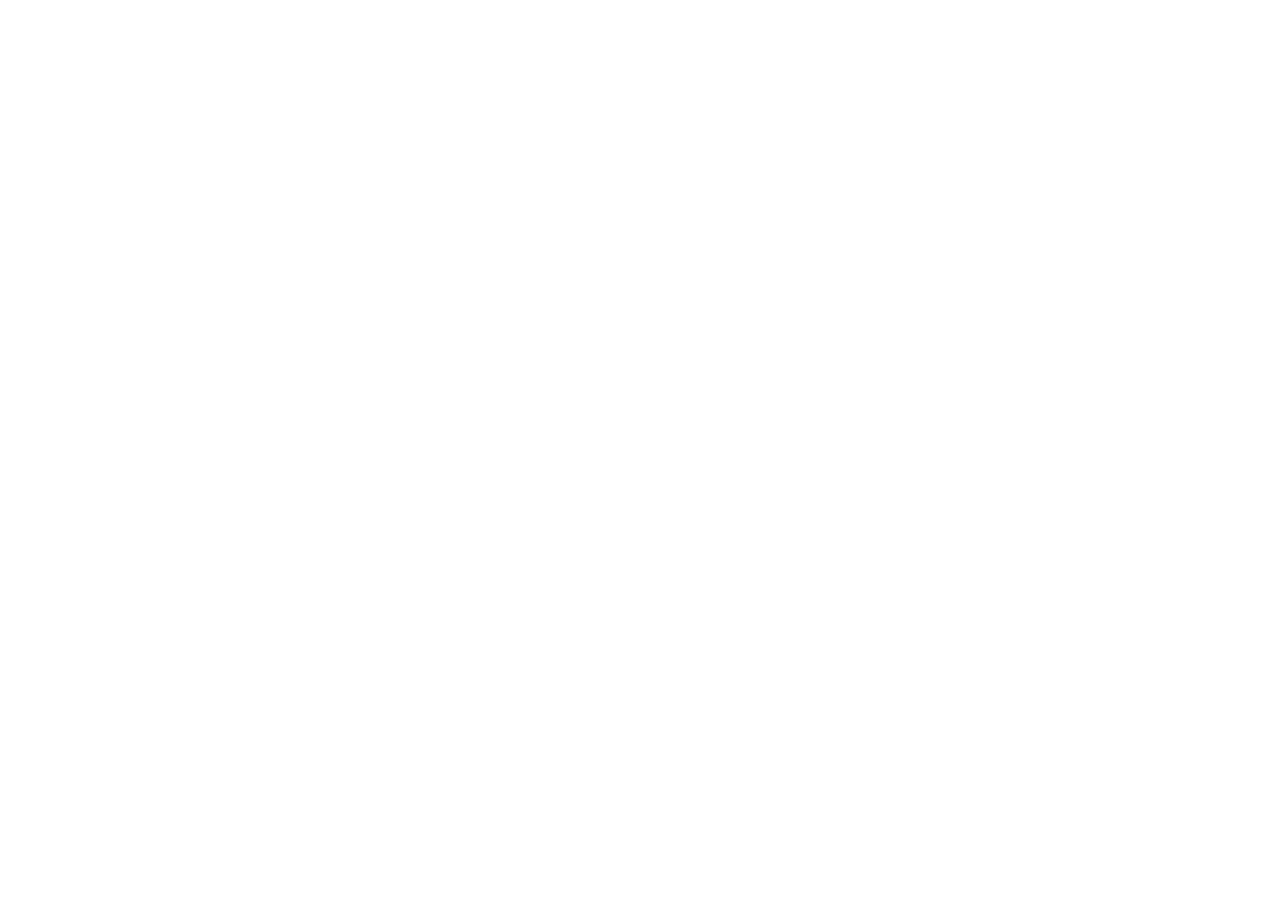
==== index.html @ 8d891a4c "Criação do arquivo HTML" ====
<!DOCTYPE html>
<html lang="en">

<head>
    <meta charset="UTF-8">
    <meta name="viewport" content="width=device-width, initial-scale=1.0">
    <title>Portfólio</title>
</head>

<body>

</body>

</html>
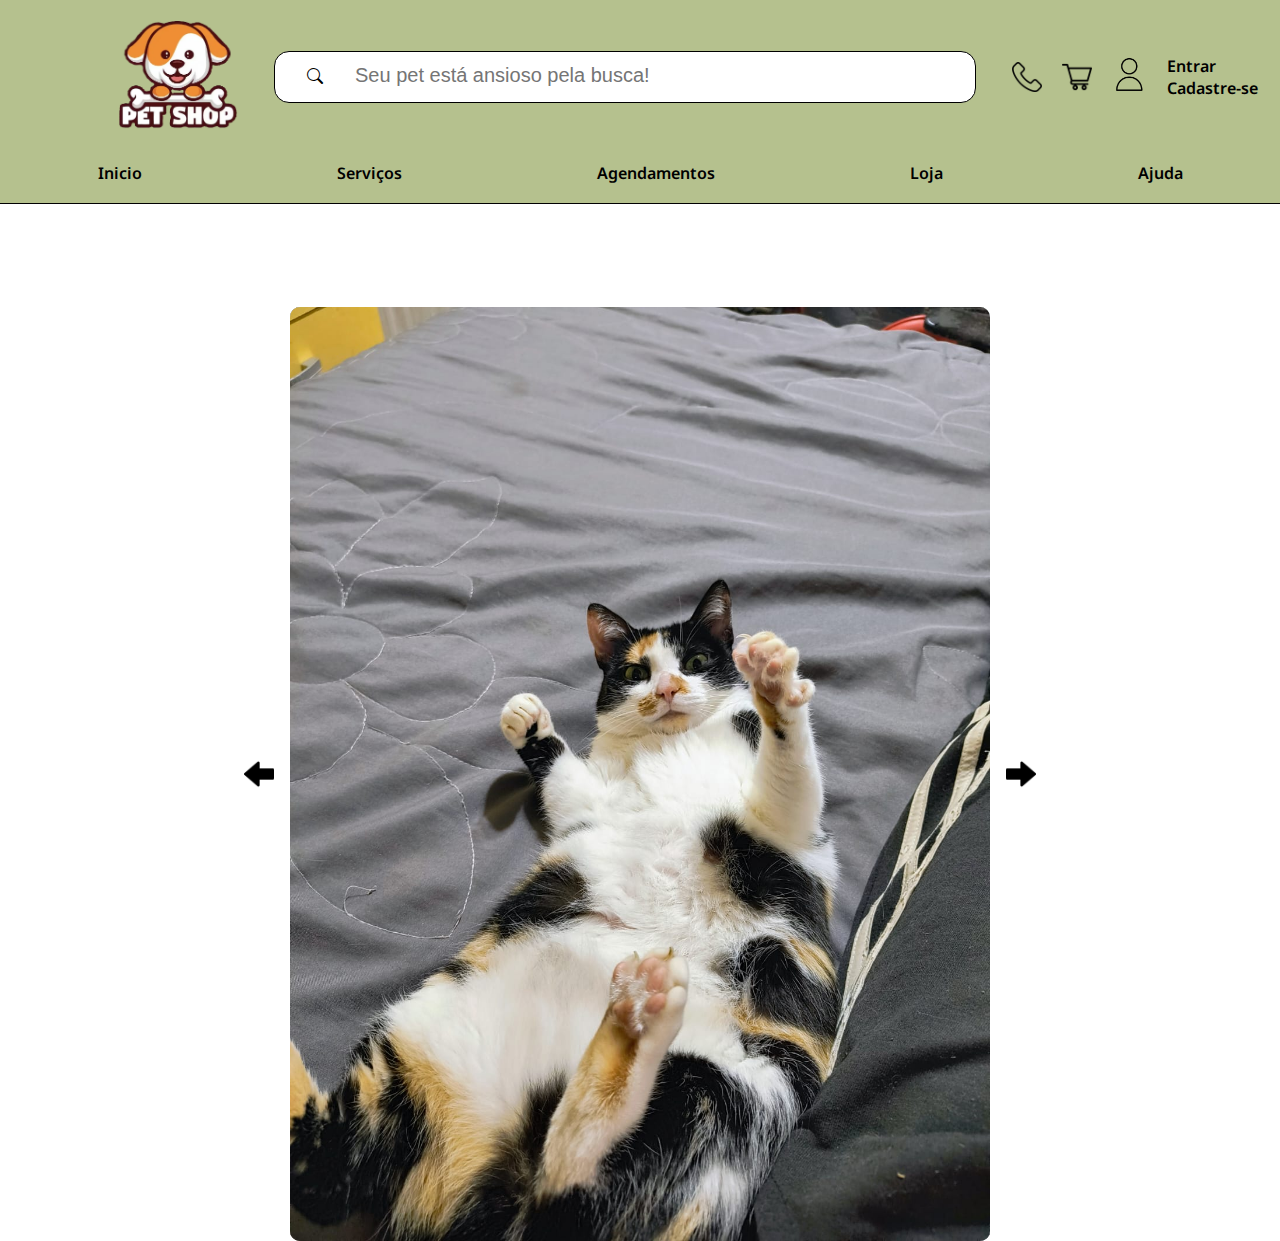
==== commit 93545e12: "headerOkCarroselOk" ====
--- a/index.html
+++ b/index.html
@@ -1,14 +1,83 @@
 <!DOCTYPE html>
-<html lang="en">
+<html lang="pt-br">
 
 <head>
     <meta charset="UTF-8">
     <meta name="viewport" content="width=device-width, initial-scale=1.0">
-    <title>Portfólio</title>
+    <!-- Link de conexão com a biblioteca de icones do bootstrap-->
+    <link rel="stylesheet" href="https://cdn.jsdelivr.net/npm/bootstrap-icons@1.11.3/font/bootstrap-icons.min.css">
+    <!-- Link de conexão com o style.css-->
+    <link rel="stylesheet" href="style.css">
+    <!-- Icone da aba superior da pag-->
+    <link rel="shortcut icon" href="img/cachorroIconeSite.png" type="image/x-icon">
+    <title>Pet Shop</title>
 </head>
 
 <body>
-
+    <header><!-- Cabeçalho-->
+        <div class="logoBarraIcones"><!-- Logo, barra e icones-->
+            <div class="logoImagem"><!-- Logo da pagina-->
+                <a href="index.html"><img src="img/logoPetShop.png" alt="logoSite"></a>
+            </div>
+            <div class="buscaBox"><!-- Barra de pesquisa (Não está funcional, apenas visual)-->
+                <div class="lupaBusca"><!-- Icone de lupa-->
+                    <i class="bi bi-search"></i>
+                </div>
+                <div class="inputBusca"><!-- Caixa de texto-->
+                    <input type="text" name="" placeholder="Seu pet está ansioso pela busca!" width="100px">
+                </div>
+            </div>
+            <div class="telCarPerf">
+                <div class="telefone"><!-- Icone de telefone-->
+                    <a href=""><img src="img/iconeTelefone.png" alt="iconeTelefone"></a>
+                </div>
+                <div class="carrinhoCompras"><!-- Icone do carrinho de compras-->
+                    <a href=""><img src="img/carrinhoCompras.png" alt="iconeCarrinhoCompras"></a>
+                </div>
+                <div class="juntaTextoIcone">
+                    <div class="iconePerfil"><!-- Icone do perfil-->
+                        <a href=""><img src="img/perfilIcone.png" alt="Iconeperfil"></a>
+                    </div>
+                    <div class="textoPerfil"><!-- Texto do perfil-->
+                        <a href="">
+                            <p>Entrar<br>Cadastre-se</p>
+                        </a>
+                    </div>
+                </div>
+            </div>
+        </div>
+        <div class="menuOpcoes"><!-- Menu de opções-->
+            <a href="index.html">
+                <p>Inicio</p>
+            </a>
+            <a href="">
+                <p>Serviços</p>
+            </a>
+            <a href="">
+                <p>Agendamentos</p>
+            </a>
+            <a href="">
+                <p>Loja</p>
+            </a>
+            <a href="">
+                <p>Ajuda</p>
+            </a>
+        </div>
+        <hr color="black" size="0.5">
+    </header>
+    <div class="sliderPrincipal"><!-- Carrosel da pagina inicial-->
+        <!-- Botão de voltar-->
+        <button id="botaoAnterior"><img src="img/setaAnterior.png" alt="botaoAnterior"></button>
+        <div class="sliderImagem"><!-- Imagens do carrosel-->
+            <img src="img/gato1.jpg" alt="gato1" class="slide on">
+            <img src="img/gato2.jpg" alt="gato2" class="slide on">
+            <img src="img/gato3.jpg" alt="gato3" class="slide on">
+            <img src="img/gato4.jpg" alt="gato4" class="slide on">
+        </div>
+        <!-- Botão de proximo-->
+        <button id="botaoProximo"><img src="img/setaProximo.png" alt="botaoProximo"></button>
+    </div>
+    <script src="script.js"></script>
 </body>
 
 </html>--- a/style.css
+++ b/style.css
@@ -0,0 +1,222 @@
+@import url('https://fonts.googleapis.com/css2?family=Nerko+One&family=Noto+Sans:ital,wght@0,100..900;1,100..900&family=Roboto+Condensed:ital,wght@0,100..900;1,100..900&family=Roboto+Mono:ital,wght@0,100..700;1,100..700&display=swap');
+
+/* Pagina*/
+* {
+    margin: 0;
+    padding: 0;
+}
+
+/* Paleta de cores*/
+:root {
+    --verde-color: #B5C18E;
+    --marromEscuro-color: #914F1E;
+    --marromMedio-color: #DEAC80;
+    --marromClaro-color: #F7DCB9;
+    --fonte-primaria: "Noto Sans", sans-serif;
+}
+
+/* Logo, barra e icones*/
+.logoBarraIcones {
+    display: flex;
+    background-color: var(--verde-color);
+    width: 100%;
+    align-items: center;
+    justify-content: space-around;
+}
+
+/* Logo da pagina*/
+.logoImagem img {
+    width: 120px;
+    height: 109px;
+    padding-top: 20px;
+    padding-left: 100px;
+    padding-bottom: 20px;
+}
+
+/* Barra de pesquisa*/
+.buscaBox {
+    background-color: white;
+    width: 700px;
+    height: 1%;
+    overflow: hidden;
+    display: flex;
+    border-radius: 15px;
+    border: 1px solid;
+}
+
+.buscaBox .lupaBusca,
+.buscaBox .btnFecha {
+    min-width: 80px;
+    height: 50px;
+    display: flex;
+    align-items: center;
+    justify-content: center;
+    cursor: pointer;
+}
+
+.buscaBox .inputBusca i {
+    font-size: 35px;
+}
+
+.inputBusca {
+    width: 400px;
+}
+
+.buscaBox .inputBusca {
+    left: 80px;
+    line-height: 50px;
+}
+
+.buscaBox .inputBusca input {
+    border: 0;
+    outline: 0;
+    font-size: 20px;
+    width: 130%;
+    background-color: white;
+}
+
+/* Todos icones*/
+.telCarPerf {
+    display: flex;
+    align-items: center;
+}
+
+.telCarPerf img {
+    padding-right: 20px;
+}
+
+/* Telefone*/
+.telefone img {
+    display: flex;
+    align-items: center;
+    width: 30px;
+    height: 30px;
+}
+
+.telefone a {
+    color: black;
+}
+
+/* Carrinho de compras*/
+.carrinhoCompras img {
+    display: flex;
+    align-items: center;
+    width: 30px;
+    height: 30px;
+}
+
+.carrinhoCompras a {
+    color: black;
+}
+
+/* Icone perfil*/
+.iconePerfil a {
+    color: black;
+}
+
+.iconePerfil {
+    display: flex;
+    align-items: center;
+}
+
+.iconePerfil img {
+    width: 35px;
+    height: 35px;
+}
+
+.textoPerfil {
+    display: flex;
+    align-items: center;
+    height: 50px;
+    width: 100px;
+    font-family: var(--fonte-primaria);
+    font-size: medium;
+    font-weight: 600;
+}
+
+.textoPerfil :hover {
+    color: var(--marromEscuro-color);
+    transform: scale(1.07);
+    transition: 0.3s;
+}
+
+.textoPerfil a {
+    text-decoration: none;
+    color: black;
+}
+
+.juntaTextoIcone {
+    display: flex;
+    height: 50px;
+    width: 150px;
+}
+
+/* Menu de opções*/
+.menuOpcoes {
+    display: flex;
+    background-color: var(--verde-color);
+    width: 100%;
+    align-items: center;
+    justify-content: space-around;
+    height: 40px;
+    padding-bottom: 10px;
+}
+
+.menuOpcoes a {
+    text-decoration: none;
+    color: black;
+    font-family: var(--fonte-primaria);
+    font-size: medium;
+    font-weight: 600;
+}
+
+.menuOpcoes a:hover {
+    color: var(--marromEscuro-color);
+    text-decoration: overline solid 2px;
+}
+
+/* Carrosel da pagina principal*/
+.sliderPrincipal {
+    display: flex;
+    width: 100%;
+    min-height: 100vh;
+    align-items: center;
+    justify-content: center;
+    gap: 1rem;
+    padding-top: 120px;
+}
+
+.sliderImagem {
+    position: relative;
+    display: flex;
+    align-items: center;
+    justify-content: center;
+    width: 700px;
+}
+
+.slide {
+    opacity: 0;
+    transition: opacity .2s;
+    position: absolute;
+    width: 100%;
+    border-radius: 10px;
+}
+
+.on {
+    opacity: 1;
+}
+
+#botaoAnterior,
+#botaoProximo {
+    width: 30px;
+    height: 30px;
+    border: none;
+    background-color: transparent;
+    cursor: pointer;
+}
+
+#botaoAnterior img,
+#botaoProximo img {
+    width: 100%;
+    height: 100%;
+}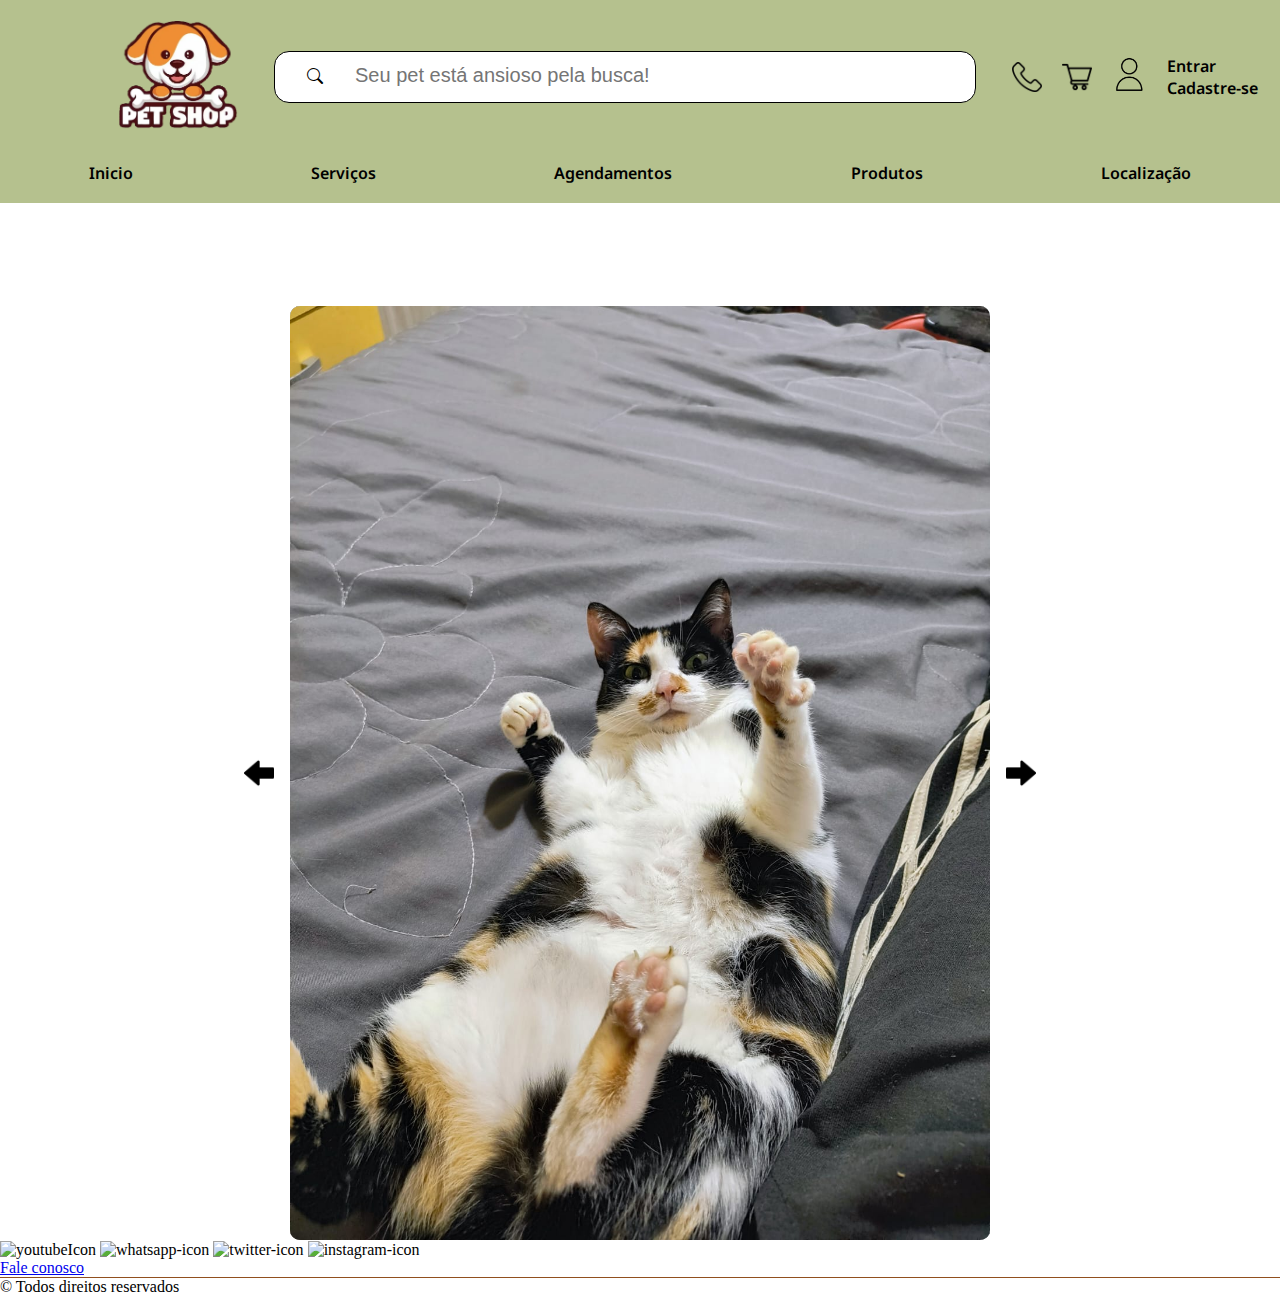
==== commit 545d0203: "atualizandoLoginCadastro" ====
--- a/index.html
+++ b/index.html
@@ -36,48 +36,71 @@
                 </div>
                 <div class="juntaTextoIcone">
                     <div class="iconePerfil"><!-- Icone do perfil-->
-                        <a href=""><img src="img/perfilIcone.png" alt="Iconeperfil"></a>
+                        <a href="pag/loginCadastroUsuario/index.html"><img src="img/perfilIcone.png" alt="Iconeperfil"></a>
                     </div>
                     <div class="textoPerfil"><!-- Texto do perfil-->
-                        <a href="">
+                        <a href="pag/loginCadastroUsuario/index.html">
                             <p>Entrar<br>Cadastre-se</p>
                         </a>
                     </div>
                 </div>
             </div>
         </div>
-        <div class="menuOpcoes"><!-- Menu de opções-->
+        <nav class="menuOpcoes"><!-- Menu de opções-->
             <a href="index.html">
                 <p>Inicio</p>
             </a>
-            <a href="">
+            <a href="pag/servicosGeral/index.html">
                 <p>Serviços</p>
             </a>
             <a href="">
                 <p>Agendamentos</p>
             </a>
             <a href="">
-                <p>Loja</p>
+                <p>Produtos</p>
             </a>
             <a href="">
-                <p>Ajuda</p>
+                <p>Localização</p>
             </a>
+            </ul>
+        </nav>
+    </header><!-- Fim do cabeçalho-->
+    <main><!-- Corpo da pagina-->
+        <div class="sliderPrincipal"><!-- Carrosel da pagina inicial-->
+            <!-- Botão de voltar-->
+            <button id="botaoAnterior"><img src="img/setaAnterior.png" alt="botaoAnterior"></button>
+            <div class="sliderImagem"><!-- Imagens do carrosel-->
+                <img src="img/gato1.jpg" alt="gato1" class="slide on">
+                <img src="img/gato2.jpg" alt="gato2" class="slide on">
+                <img src="img/gato3.jpg" alt="gato3" class="slide on">
+                <img src="img/gato4.jpg" alt="gato4" class="slide on">
+            </div>
+            <!-- Botão de proximo-->
+            <button id="botaoProximo"><img src="img/setaProximo.png" alt="botaoProximo"></button>
         </div>
-        <hr color="black" size="0.5">
-    </header>
-    <div class="sliderPrincipal"><!-- Carrosel da pagina inicial-->
-        <!-- Botão de voltar-->
-        <button id="botaoAnterior"><img src="img/setaAnterior.png" alt="botaoAnterior"></button>
-        <div class="sliderImagem"><!-- Imagens do carrosel-->
-            <img src="img/gato1.jpg" alt="gato1" class="slide on">
-            <img src="img/gato2.jpg" alt="gato2" class="slide on">
-            <img src="img/gato3.jpg" alt="gato3" class="slide on">
-            <img src="img/gato4.jpg" alt="gato4" class="slide on">
+        <div><!-- -->
+            
         </div>
-        <!-- Botão de proximo-->
-        <button id="botaoProximo"><img src="img/setaProximo.png" alt="botaoProximo"></button>
-    </div>
-    <script src="script.js"></script>
+    </main><!-- Fim do corpo da pagina-->
+    <footer><!-- Parte de baixo do pagina-->
+        <br>
+        <div class="footerPrincipal">
+            <img src="img/youtubeEntretenimento.png" alt="youtubeIcon">
+            <img src="img/whatsappRedeSocial.png" alt="whatsapp-icon">
+            <img src="img/twitterRedeSocial.png" alt="twitter-icon">
+            <img src="img/instagramRedeSocial.png" alt="instagram-icon">
+            <div class="faleConosco">
+                <a href="#">
+                    <p>Fale conosco</p>
+                </a>
+            </div>
+            <hr color="#914F1E" size="1">
+            <div class="direitosReservadosFooter">
+                <p>© Todos direitos reservados</p>
+            </div>
+        </div>
+    </footer><!-- Fim da parte de baixo do pagina-->
+    <script src="script.js"></script><!-- Conexão com o script.js-->
 </body>
 
 </html>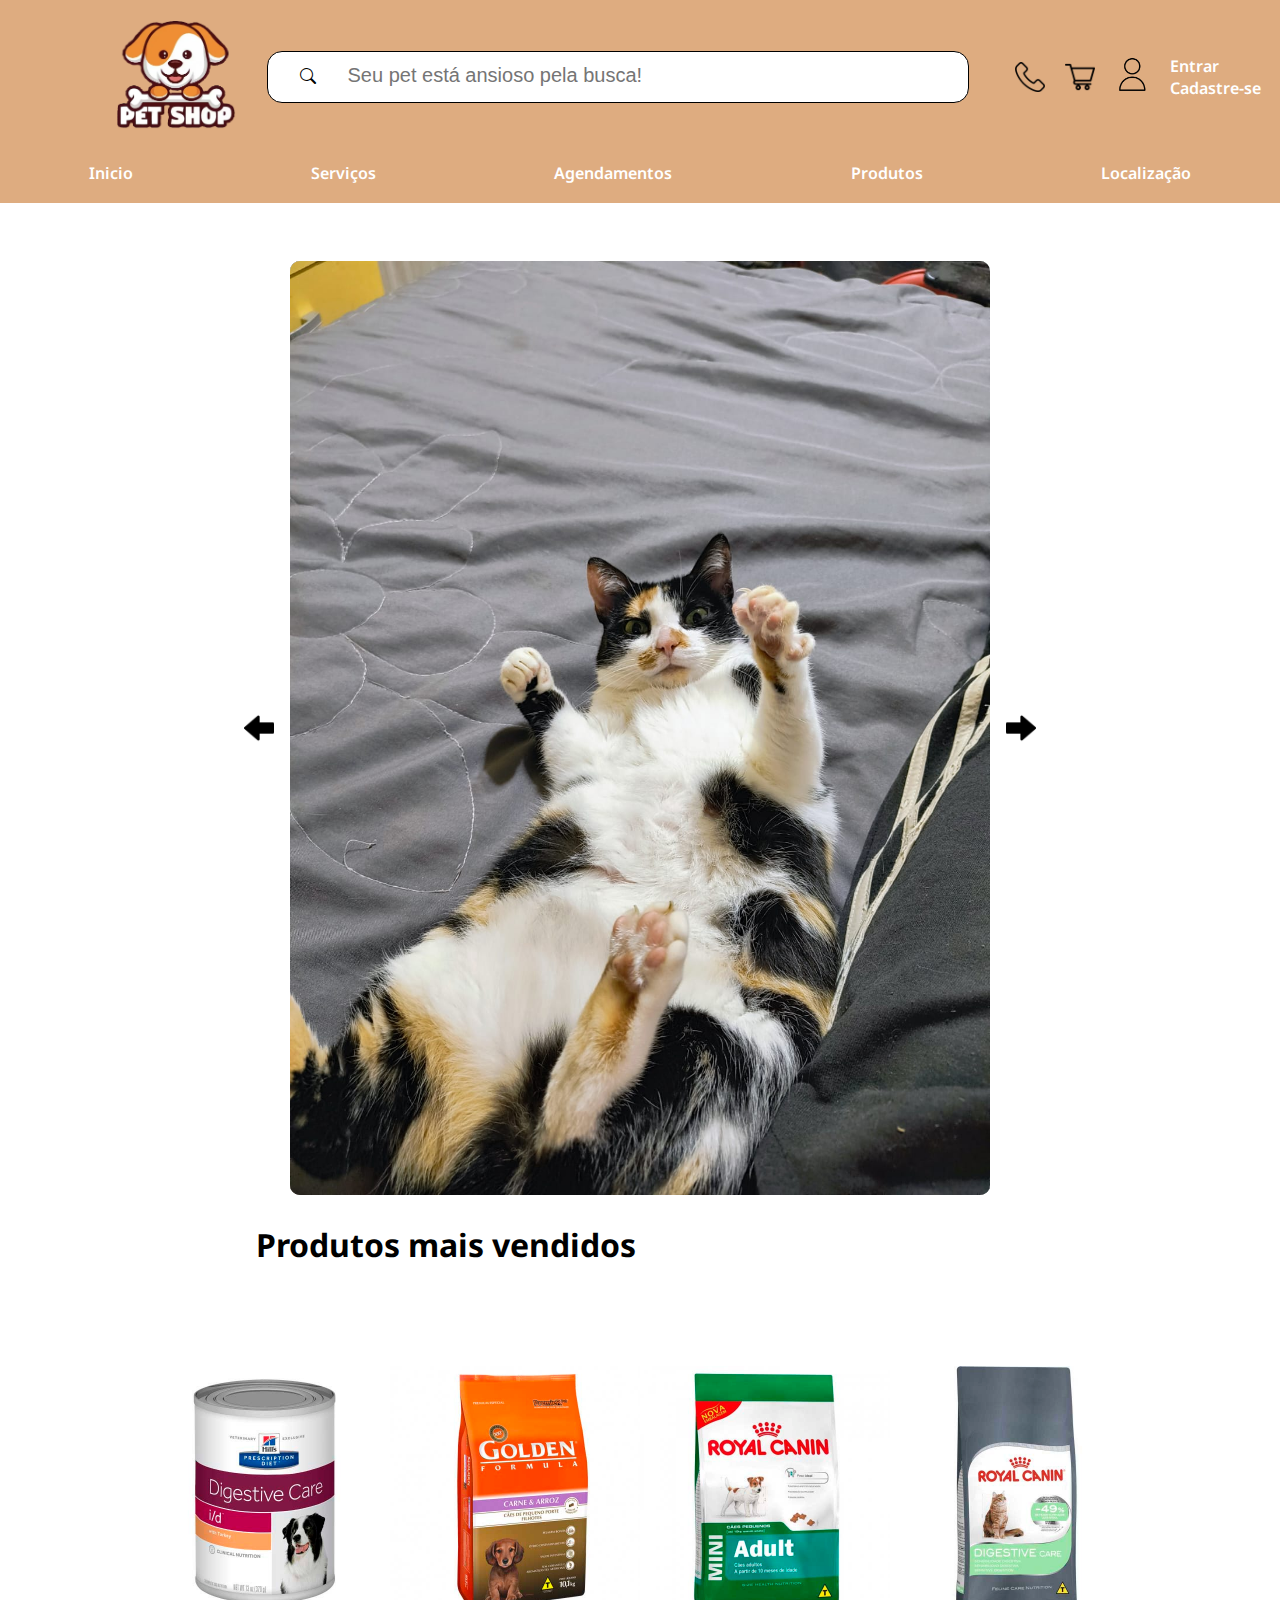
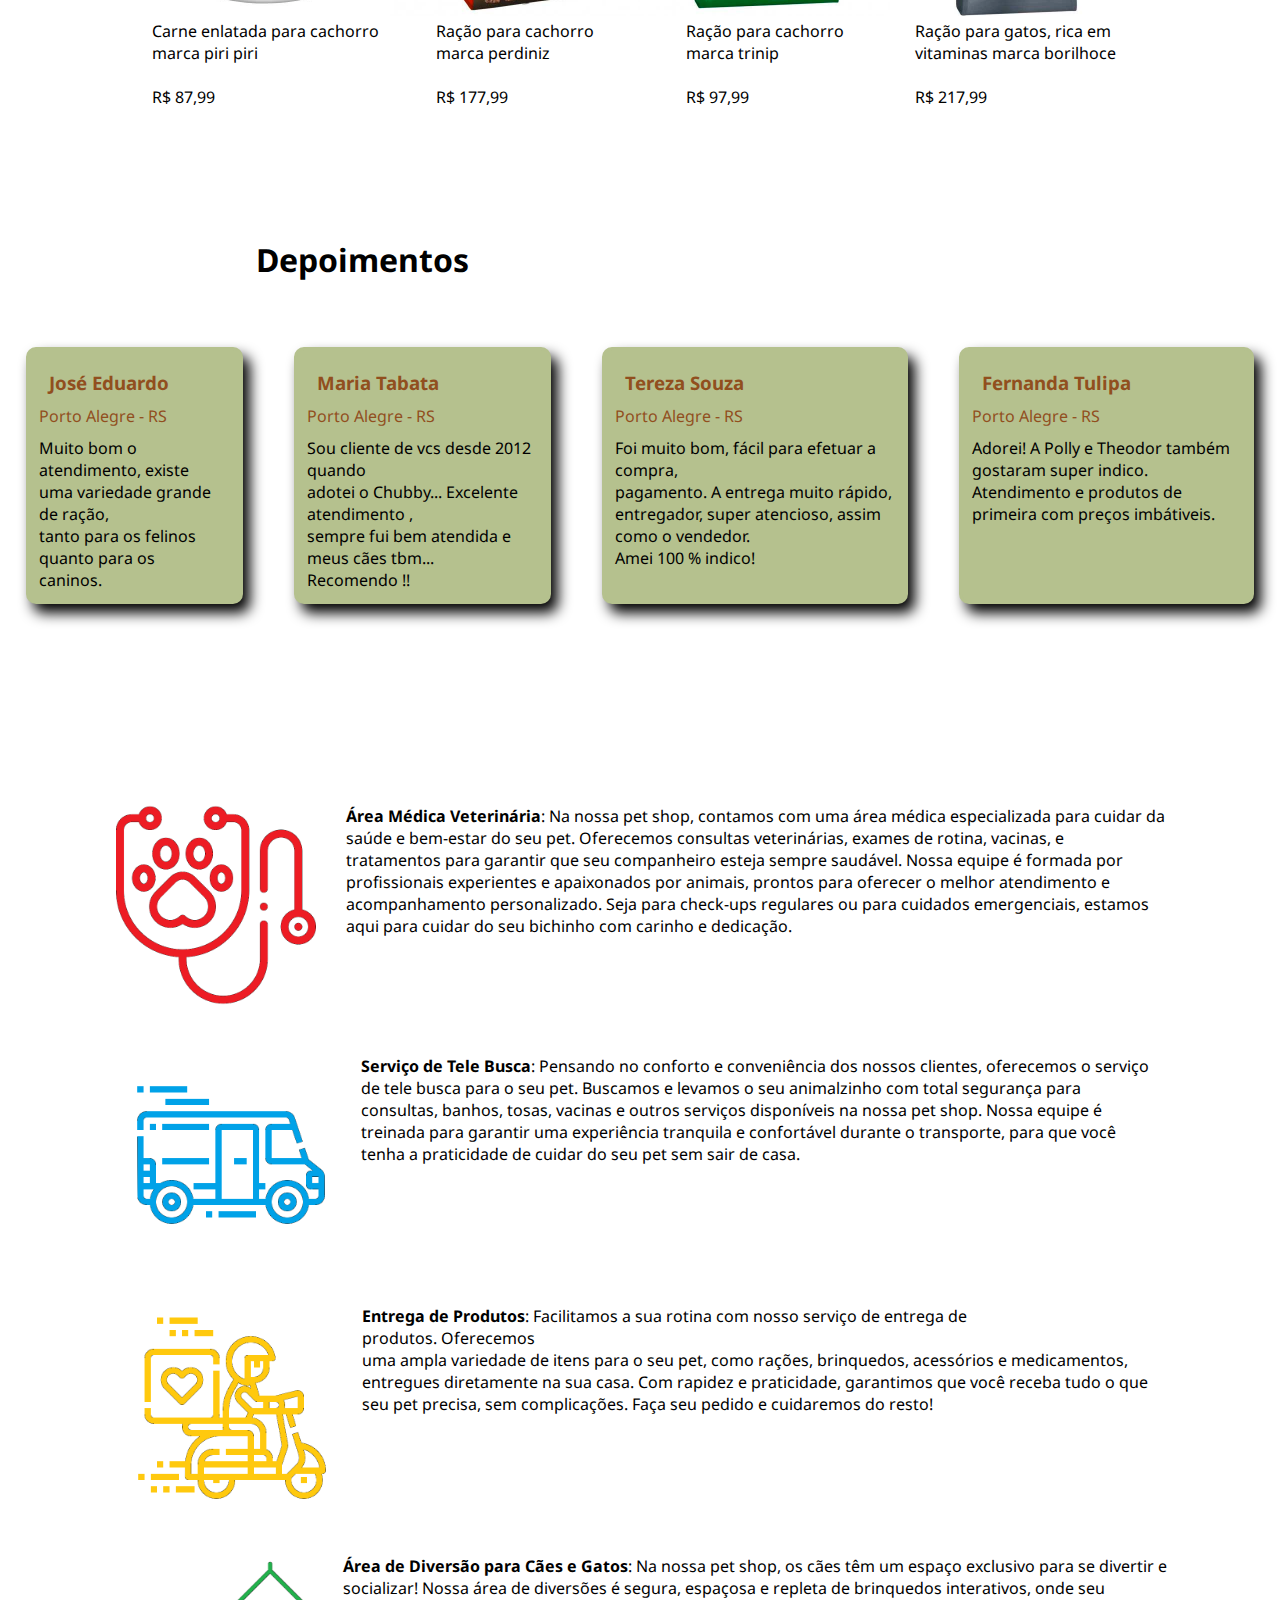
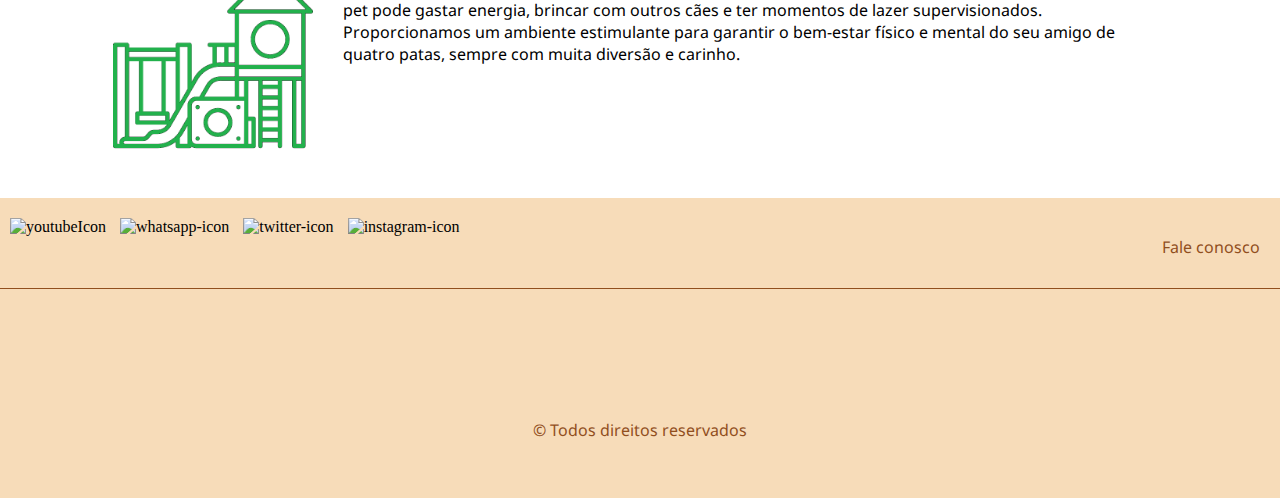
==== commit 3c3a6fa3: "atualizandoPagInicialPraticamentePronta" ====
--- a/index.html
+++ b/index.html
@@ -31,12 +31,13 @@
                 <div class="telefone"><!-- Icone de telefone-->
                     <a href=""><img src="img/iconeTelefone.png" alt="iconeTelefone"></a>
                 </div>
-                <div class="carrinhoCompras"><!-- Icone do carrinho de compras-->
-                    <a href=""><img src="img/carrinhoCompras.png" alt="iconeCarrinhoCompras"></a>
+                <div class="carrinhoCompras"><!-- Icone do carrinho de compras(Não esta funcional)-->
+                    <img src="img/carrinhoCompras.png" alt="iconeCarrinhoCompras">
                 </div>
                 <div class="juntaTextoIcone">
                     <div class="iconePerfil"><!-- Icone do perfil-->
-                        <a href="pag/loginCadastroUsuario/index.html"><img src="img/perfilIcone.png" alt="Iconeperfil"></a>
+                        <a href="pag/loginCadastroUsuario/index.html"><img src="img/perfilIcone.png"
+                                alt="Iconeperfil"></a>
                     </div>
                     <div class="textoPerfil"><!-- Texto do perfil-->
                         <a href="pag/loginCadastroUsuario/index.html">
@@ -78,8 +79,126 @@
             <!-- Botão de proximo-->
             <button id="botaoProximo"><img src="img/setaProximo.png" alt="botaoProximo"></button>
         </div>
-        <div><!-- -->
-            
+        <h1 id="produtosMaisVendidosH1">Produtos mais vendidos</h1>
+        <div class="geralProdutosMaisVendidos"><!-- Produtos mais Vendidos-->
+            <div class="blocoProdutosMaisVendidos">
+                <a href=""><img src="img/carneEnlatadaCachorro.jpg"
+                        alt="carneEnlatadaCachorro"></a><!-- Imagens e descrição dos produtos com valor-->
+                <p>Carne enlatada para cachorro<br>
+                    marca piri piri<br>
+                    <br>
+                    R$ 87,99
+                </p>
+            </div>
+            <div class="blocoProdutosMaisVendidos">
+                <a href=""><img src="img/racaoCachorro.jpg" alt="racaoCachorro"></a>
+                <p>Ração para cachorro<br>
+                    marca perdiniz<br>
+                    <br>
+                    R$ 177,99
+                </p>
+            </div>
+            <div class="blocoProdutosMaisVendidos">
+                <a href=""><img src="img/racaoCachorroVerde.jpg" alt="racaoCachorroVerde"></a>
+                <p>Ração para cachorro<br>
+                    marca trinip<br>
+                    <br>
+                    R$ 97,99
+                </p>
+            </div>
+            <div class="blocoProdutosMaisVendidos">
+                <a href=""><img src="img/racaoGatoCinza.jpg" alt="racaoGatoCinza"></a>
+                <p>Ração para gatos, rica em<br>
+                    vitaminas marca borilhoce<br>
+                    <br>
+                    R$ 217,99
+                </p>
+            </div>
+        </div>
+        <h1 id="depoimentoH1">Depoimentos</h1><!-- Depoimentos dos clientes-->
+        <div class="geralDepoimento">
+            <div class="blocoDepoimento">
+                <h3>José Eduardo</h3>
+                <p id="depoimentoP1">Porto Alegre - RS</p>
+                <p id="depoimentoP2">Muito bom o atendimento, existe<br>
+                    uma variedade grande de ração,<br>
+                    tanto para os felinos quanto para os<br>
+                    caninos.</p>
+            </div>
+            <div class="blocoDepoimento">
+                <h3>Maria Tabata</h3>
+                <p id="depoimentoP1">Porto Alegre - RS</p>
+                <p id="depoimentoP2">Sou cliente de vcs desde 2012 quando<br>
+                    adotei o Chubby... Excelente atendimento ,<br>
+                    sempre fui bem atendida e meus cães tbm...<br>
+                    Recomendo !!</p>
+            </div>
+            <div class="blocoDepoimento">
+                <h3>Tereza Souza</h3>
+                <p id="depoimentoP1">Porto Alegre - RS</p>
+                <p id="depoimentoP2">Foi muito bom, fácil para efetuar a compra,<br>
+                    pagamento. A entrega muito rápido,<br>
+                    entregador, super atencioso, assim como o vendedor.<br>
+                    Amei 100 % indico!</p>
+            </div>
+            <div class="blocoDepoimento">
+                <h3>Fernanda Tulipa</h3>
+                <p id="depoimentoP1">Porto Alegre - RS</p>
+                <p id="depoimentoP2">Adorei! A Polly e Theodor também<br>
+                    gostaram super indico. Atendimento e produtos de<br>
+                    primeira com preços imbátiveis.</p>
+            </div>
+        </div>
+        <div class="geralQuadro"><!-- Quadro de informações extras-->
+            <div class="blocoQuadro">
+                <img src="img/iconeVeterinario.png" alt="iconeVeterinario.png">
+                <p><strong>Área Médica Veterinária</strong>: Na nossa pet shop, contamos com uma área médica
+                    especializada para cuidar
+                    da<br>
+                    saúde e bem-estar do seu pet. Oferecemos consultas veterinárias, exames de rotina, vacinas, e<br>
+                    tratamentos para garantir que seu companheiro esteja sempre saudável. Nossa equipe é formada por<br>
+                    profissionais experientes e apaixonados por animais, prontos para oferecer o melhor atendimento
+                    e<br>
+                    acompanhamento personalizado. Seja para check-ups regulares ou para cuidados emergenciais,
+                    estamos<br>
+                    aqui para cuidar do seu bichinho com carinho e dedicação.</p>
+            </div>
+            <div class="blocoQuadro">
+                <img src="img/iconeVanTele.png" alt="iconeVanTele.png">
+                <p><strong>Serviço de Tele Busca</strong>: Pensando no conforto e conveniência dos nossos clientes,
+                    oferecemos o serviço
+                    <br>
+                    de tele busca para o seu pet. Buscamos e levamos o seu animalzinho com total segurança para <br>
+                    consultas, banhos, tosas, vacinas e outros serviços disponíveis na nossa pet shop. Nossa equipe é
+                    <br>
+                    treinada para garantir uma experiência tranquila e confortável durante o transporte, para que você
+                    <br>
+                    tenha a praticidade de cuidar do seu pet sem sair de casa.
+                </p>
+            </div>
+            <div class="blocoQuadro">
+                <img src="img/iconeEntregaProduto.png" alt="iconeEntregaProduto.png">
+                <p> <strong>Entrega de Produtos</strong>: Facilitamos a sua rotina com nosso serviço de entrega de <br>
+                    produtos. Oferecemos <br>
+                    uma ampla variedade de itens para o seu pet, como rações, brinquedos, acessórios e medicamentos,
+                    <br>
+                    entregues diretamente na sua casa. Com rapidez e praticidade, garantimos que você receba tudo o que
+                    <br>
+                    seu pet precisa, sem complicações. Faça seu pedido e cuidaremos do resto!
+                </p>
+            </div>
+            <div class="blocoQuadro">
+                <img src="img/iconeAreaLivreBrincar.png" alt="iconeAreaLivreBrincar.png">
+                <p><strong>Área de Diversão para Cães e Gatos</strong>: Na nossa pet shop, os cães têm um espaço
+                    exclusivo para se divertir e <br>
+                    socializar! Nossa área de diversões é segura, espaçosa e repleta de brinquedos interativos, onde seu
+                    <br>
+                    pet pode gastar energia, brincar com outros cães e ter momentos de lazer supervisionados. <br>
+                    Proporcionamos um ambiente estimulante para garantir o bem-estar físico e mental do seu amigo de
+                    <br>
+                    quatro patas, sempre com muita diversão e carinho.
+                </p>
+            </div>
         </div>
     </main><!-- Fim do corpo da pagina-->
     <footer><!-- Parte de baixo do pagina-->
@@ -90,9 +209,7 @@
             <img src="img/twitterRedeSocial.png" alt="twitter-icon">
             <img src="img/instagramRedeSocial.png" alt="instagram-icon">
             <div class="faleConosco">
-                <a href="#">
-                    <p>Fale conosco</p>
-                </a>
+                <p>Fale conosco</p>
             </div>
             <hr color="#914F1E" size="1">
             <div class="direitosReservadosFooter">
--- a/style.css
+++ b/style.css
@@ -4,6 +4,10 @@
 * {
     margin: 0;
     padding: 0;
+}
+
+body {
+    width: 100%;
 }
 
 /* Paleta de cores*/
@@ -18,7 +22,7 @@
 /* Logo, barra e icones*/
 .logoBarraIcones {
     display: flex;
-    background-color: var(--verde-color);
+    background-color: var(--marromMedio-color);
     width: 100%;
     align-items: center;
     justify-content: space-around;
@@ -91,6 +95,7 @@
     align-items: center;
     width: 30px;
     height: 30px;
+    padding-left: 15px;
 }
 
 .telefone a {
@@ -142,7 +147,7 @@
 
 .textoPerfil a {
     text-decoration: none;
-    color: black;
+    color: white;
 }
 
 .juntaTextoIcone {
@@ -154,7 +159,7 @@
 /* Menu de opções*/
 .menuOpcoes {
     display: flex;
-    background-color: var(--verde-color);
+    background-color: var(--marromMedio-color);
     width: 100%;
     align-items: center;
     justify-content: space-around;
@@ -164,7 +169,7 @@
 
 .menuOpcoes a {
     text-decoration: none;
-    color: black;
+    color: white;
     font-family: var(--fonte-primaria);
     font-size: medium;
     font-weight: 600;
@@ -179,11 +184,11 @@
 .sliderPrincipal {
     display: flex;
     width: 100%;
-    min-height: 100vh;
+    min-height: 110vh;
     align-items: center;
     justify-content: center;
     gap: 1rem;
-    padding-top: 120px;
+    padding-top: 30px;
 }
 
 .sliderImagem {
@@ -219,4 +224,118 @@
 #botaoProximo img {
     width: 100%;
     height: 100%;
+}
+/* Produtos mais vendidos*/
+#produtosMaisVendidosH1{
+    padding-left: 20%;
+    font-family: var(--fonte-primaria);
+}
+.geralProdutosMaisVendidos{
+    display: flex;
+    justify-content: center;
+    padding: 100px;
+}
+
+.geralProdutosMaisVendidos img{
+    width: 250px;
+}
+
+.blocoProdutosMaisVendidos p{
+    font-family: var(--fonte-primaria);
+    display: flex;
+    justify-content: center;
+}
+/* Depoimentos dos clientes*/
+#depoimentoH1{
+    padding-left: 20%;
+    font-family: var(--fonte-primaria);
+    padding-top: 30px;
+    padding-bottom: 40px;
+}
+.geralDepoimento{
+    font-family: var(--fonte-primaria);
+    display: flex;
+    justify-content: center;
+    padding-bottom: 100px;
+}
+
+.blocoDepoimento h3{
+    padding: 10px;
+    color: var(--marromEscuro-color);
+}
+
+.blocoDepoimento{
+    display: flex;
+    flex-direction: column;
+    padding: 10px;
+    border: 3px solid var(--verde-color);
+    border-radius: 10px;
+    margin: 2%;
+    box-shadow: 7px 9px 14px 0px;
+    background-color: var(--verde-color);
+}
+
+#depoimentoP1{
+    padding-bottom: 10px;
+    color: var(--marromEscuro-color);
+}
+
+/* Quadro de informações*/
+.geralQuadro{
+    display: flex;
+    flex-direction: column;
+    align-items: center;
+    font-family: var(--fonte-primaria);
+    margin: 2%;
+}
+
+.geralQuadro img{
+    width: 200px;
+    padding-right: 30px;
+}
+
+.blocoQuadro{
+    display: flex;
+    padding-top: 50px;
+}
+
+/* Footer da pagina*/
+.footerPrincipal {
+    background-color: var(--marromClaro-color);
+    height: 300px;
+}
+
+.footerPrincipal img {
+    width: 50px;
+    padding-top: 20px;
+    padding-left: 10px;
+}
+
+.faleConosco {
+    display: flex;
+    flex-direction: row-reverse;
+}
+
+.faleConosco p {
+    color: var(--marromEscuro-color);
+    font-family: var(--fonte-primaria);
+    padding-right: 20px;
+    padding-bottom: 30px;
+}
+
+.faleConosco a {
+    text-decoration: none;
+}
+
+.faleConosco a:hover {
+    transition: 0.25s;
+    transform: scale(1.2);
+}
+
+.direitosReservadosFooter {
+    display: flex;
+    justify-content: center;
+    padding-top: 130px;
+    color: var(--marromEscuro-color);
+    font-family: var(--fonte-primaria);
 }